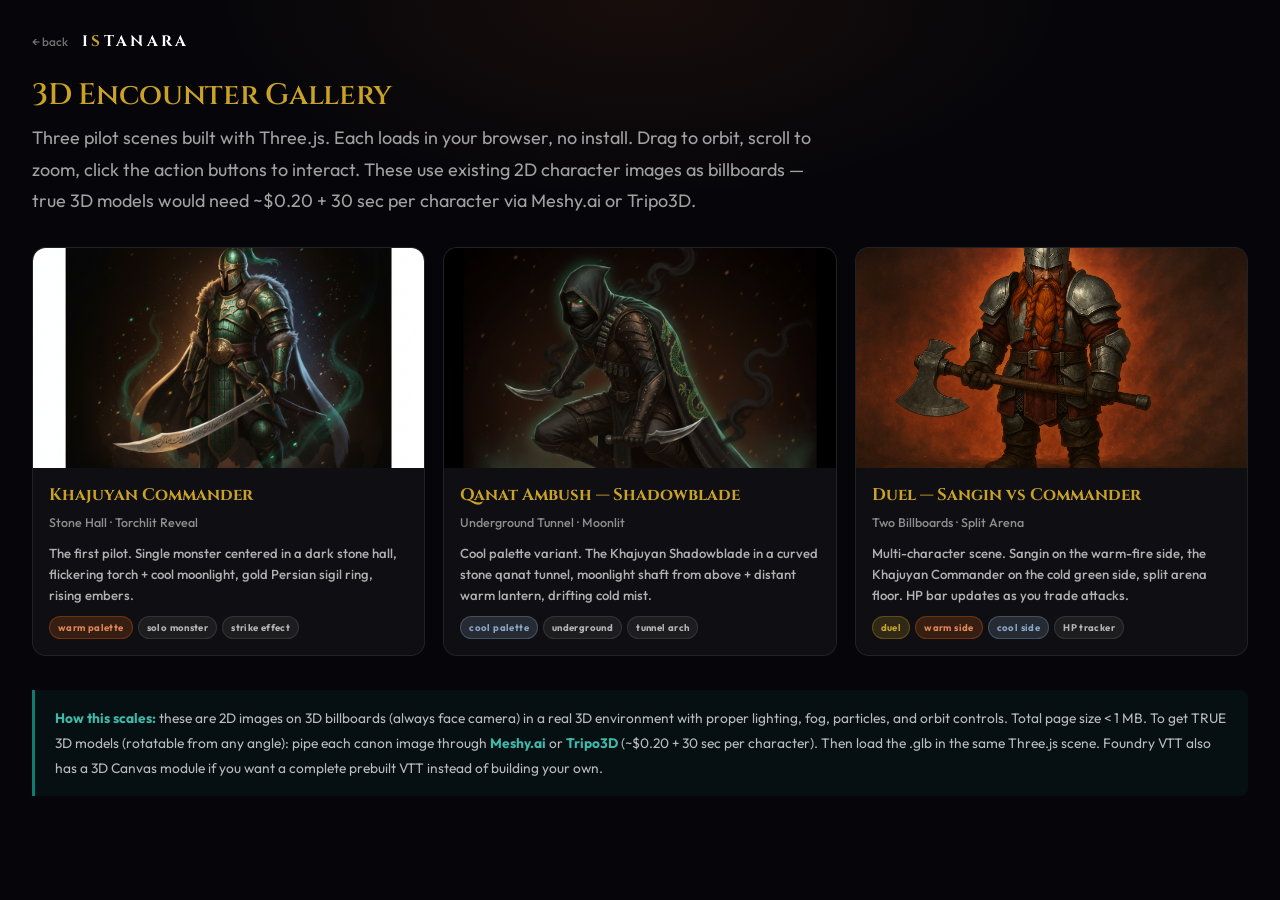
==== index.html @ 01c08c64 "Initial publish: 3 Three.js encounter scenes + gallery" ====
<!DOCTYPE html>
<html lang="en">
<head>
<meta charset="UTF-8">
<meta name="viewport" content="width=device-width, initial-scale=1.0">
<title>Istanara — 3D Encounter Gallery</title>
<link rel="stylesheet" href="styles/istanara-typography.css">
<link href="https://fonts.googleapis.com/css2?family=Cinzel:wght@500;700&family=Outfit:wght@300;400;500;600;700&display=swap" rel="stylesheet">
<style>
  *, *::before, *::after { margin:0; padding:0; box-sizing:border-box; }
  body { background:#06060a; color:#f5f5f5; font-family:'Outfit',sans-serif; min-height:100vh; padding:30px 32px 60px;
    background-image: radial-gradient(ellipse 60% 40% at 50% 0%, rgba(232,101,26,0.08), transparent 55%); }
  .topbar { display:flex; gap:14px; align-items:center; margin-bottom:24px; }
  .logo { font-family:'Cinzel',serif; font-size:0.95rem; font-weight:700; letter-spacing:0.22em; color:#fff; text-decoration:none; }
  .logo span { color:#c9a227; }
  .back { font-size:0.74rem; color:rgba(245,245,245,0.45); text-decoration:none; }
  .back:hover { color:#fff; }

  h1 { font-family:'Cinzel',serif; font-size:1.85rem; color:#c9a227; margin-bottom:10px; }
  p.lead { color:rgba(245,245,245,0.65); max-width:780px; line-height:1.75; margin-bottom:30px; }

  .grid { display:grid; grid-template-columns:repeat(auto-fill, minmax(320px, 1fr)); gap:18px; }
  .card { background:rgba(255,255,255,0.04); border:1px solid rgba(255,255,255,0.08); border-radius:14px; overflow:hidden; text-decoration:none; color:inherit; transition:all 0.18s; display:flex; flex-direction:column; }
  .card:hover { transform:translateY(-3px); border-color:#c9a227; box-shadow:0 12px 40px rgba(0,0,0,0.5); }
  .card .preview { width:100%; aspect-ratio:16/9; background-size:cover; background-position:center; position:relative; }
  .card .preview::after { content:'⛶ open 3D scene'; position:absolute; inset:0; background:rgba(0,0,0,0.55); display:flex; align-items:center; justify-content:center; opacity:0; transition:opacity 0.2s; font-size:0.92rem; font-weight:700; letter-spacing:0.06em; color:#c9a227; }
  .card:hover .preview::after { opacity:1; }
  .card .meta { padding:14px 16px 16px; }
  .card .name { font-family:'Cinzel',serif; font-size:1.05rem; font-weight:700; color:#c9a227; }
  .card .sub { font-size:0.78rem; color:rgba(245,245,245,0.55); margin-top:4px; }
  .card .desc { font-size:0.82rem; line-height:1.6; color:rgba(245,245,245,0.7); margin-top:10px; }
  .card .badges { display:flex; gap:5px; margin-top:10px; flex-wrap:wrap; }
  .badge { font-size:0.6rem; font-weight:700; padding:3px 8px; border-radius:100px; background:rgba(245,245,245,0.06); color:rgba(245,245,245,0.7); border:1px solid rgba(245,245,245,0.1); letter-spacing:0.04em; }
  .badge.warm { background:rgba(232,101,26,0.18); color:#e08555; border-color:rgba(232,101,26,0.3); }
  .badge.cool { background:rgba(138,166,200,0.18); color:#8aa6c8; border-color:rgba(138,166,200,0.3); }
  .badge.duel { background:rgba(201,162,39,0.18); color:#c9a227; border-color:rgba(201,162,39,0.3); }

  .note { margin-top:34px; padding:16px 20px; background:rgba(13,125,114,0.08); border-inline-start:3px solid #0d7d72; border-radius:0 8px 8px 0; font-size:0.86rem; line-height:1.8; color:rgba(245,245,245,0.75); }
  .note b { color:#3eb8a8; }
</style>
</head>
<body>

<div class="topbar">
  <a href="./" class="back">← back</a>
  <a href="./" class="logo">I<span>S</span>TANARA</a>
</div>

<h1>3D Encounter Gallery</h1>
<p class="lead">Three pilot scenes built with Three.js. Each loads in your browser, no install. Drag to orbit, scroll to zoom, click the action buttons to interact. These use existing 2D character images as billboards — true 3D models would need ~$0.20 + 30 sec per character via Meshy.ai or Tripo3D.</p>

<div class="grid">

  <a class="card" href="encounter-pilot.html">
    <div class="preview" style="background-image:url('assets/khajuyan-commander.png');"></div>
    <div class="meta">
      <div class="name">Khajuyan Commander</div>
      <div class="sub">Stone Hall · Torchlit Reveal</div>
      <div class="desc">The first pilot. Single monster centered in a dark stone hall, flickering torch + cool moonlight, gold Persian sigil ring, rising embers.</div>
      <div class="badges"><span class="badge warm">warm palette</span><span class="badge">solo monster</span><span class="badge">strike effect</span></div>
    </div>
  </a>

  <a class="card" href="encounter-qanat.html">
    <div class="preview" style="background-image:url('assets/khajuyan-shadowblade.png');"></div>
    <div class="meta">
      <div class="name">Qanat Ambush — Shadowblade</div>
      <div class="sub">Underground Tunnel · Moonlit</div>
      <div class="desc">Cool palette variant. The Khajuyan Shadowblade in a curved stone qanat tunnel, moonlight shaft from above + distant warm lantern, drifting cold mist.</div>
      <div class="badges"><span class="badge cool">cool palette</span><span class="badge">underground</span><span class="badge">tunnel arch</span></div>
    </div>
  </a>

  <a class="card" href="encounter-duel.html">
    <div class="preview" style="background-image:url('assets/sangin_standing_landscape.png');"></div>
    <div class="meta">
      <div class="name">Duel — Sangin vs Commander</div>
      <div class="sub">Two Billboards · Split Arena</div>
      <div class="desc">Multi-character scene. Sangin on the warm-fire side, the Khajuyan Commander on the cold green side, split arena floor. HP bar updates as you trade attacks.</div>
      <div class="badges"><span class="badge duel">duel</span><span class="badge warm">warm side</span><span class="badge cool">cool side</span><span class="badge">HP tracker</span></div>
    </div>
  </a>

</div>

<div class="note">
  <b>How this scales:</b> these are 2D images on 3D billboards (always face camera) in a real 3D environment with proper lighting, fog, particles, and orbit controls. Total page size &lt; 1 MB. To get TRUE 3D models (rotatable from any angle): pipe each canon image through <b>Meshy.ai</b> or <b>Tripo3D</b> (~$0.20 + 30 sec per character). Then load the .glb in the same Three.js scene. Foundry VTT also has a 3D Canvas module if you want a complete prebuilt VTT instead of building your own.
</div>

</body>
</html>
---- styles/istanara-typography.css ----
/* ════════════════════════════════════════════════════════════════════════════
   ISTANARA TYPOGRAPHY STANDARD — v1.0
   The one font + size system for the entire platform.
   Import from every HTML page:
     <link rel="stylesheet" href="/public/styles/istanara-typography.css">
   ════════════════════════════════════════════════════════════════════════════ */

@import url('https://fonts.googleapis.com/css2?family=Cinzel:wght@400;500;600;700&family=Outfit:wght@300;400;500;600;700&family=Vazirmatn:wght@300;400;500;600;700&display=swap');

:root {
    /* ───── Font families ─────
       Headings: Cinzel (ancient, serif, ceremonial)
       Body:     Outfit (modern sans, reads cleanly on dark)
       Persian:  Vazirmatn (RTL, matches Outfit's weight) */
    --font-heading: 'Cinzel', 'Trajan Pro', Georgia, serif;
    --font-body:    'Outfit', -apple-system, BlinkMacSystemFont, 'Segoe UI', sans-serif;
    --font-persian: 'Vazirmatn', 'Tahoma', sans-serif;
    --font-mono:    'JetBrains Mono', 'Fira Code', Consolas, monospace;

    /* ───── Font size scale (18px base) ─────
       Every size is a rem so the scale compounds cleanly.
       Use these tokens everywhere. Do not hardcode px or sub-rem sizes. */
    --fs-xs:    0.875rem;  /* 14px — tiny meta, tags, captions, footnotes */
    --fs-sm:    1rem;      /* 16px — nav links, small buttons, labels */
    --fs-base:  1.125rem;  /* 18px — BODY DEFAULT (paragraphs, lists) */
    --fs-md:    1.25rem;   /* 20px — emphasized body, large buttons */
    --fs-lg:    1.5rem;    /* 24px — sub-headings, card titles */
    --fs-xl:    2rem;      /* 32px — section headings */
    --fs-2xl:   2.75rem;   /* 44px — page titles */
    --fs-hero:  clamp(2.5rem, 5vw, 5rem);  /* responsive hero titles */

    /* ───── Line heights ───── */
    --lh-tight:   1.15;   /* headings */
    --lh-snug:    1.35;   /* sub-headings, buttons */
    --lh-normal:  1.6;    /* body copy */
    --lh-loose:   1.75;   /* long-form prose */

    /* ───── Letter spacing ───── */
    --ls-tight:   -0.01em;
    --ls-normal:   0;
    --ls-wide:     0.08em;   /* small caps, button labels */
    --ls-wider:    0.18em;   /* logo-style */

    /* ───── Font weights ───── */
    --fw-light:    300;
    --fw-regular:  400;
    --fw-medium:   500;
    --fw-semibold: 600;
    --fw-bold:     700;
}

/* ════════════════════════════════════════════════════════════════════════════
   BASE RULES
   Applied to every page that imports this file.
   ════════════════════════════════════════════════════════════════════════════ */

html {
    font-size: 16px;  /* keeps rem math simple; 1rem = 16px */
    -webkit-text-size-adjust: 100%;
}

body {
    font-family: var(--font-body);
    font-size: var(--fs-base);     /* 18px default body */
    line-height: var(--lh-normal);
    font-weight: var(--fw-regular);
    -webkit-font-smoothing: antialiased;
    -moz-osx-font-smoothing: grayscale;
    text-rendering: optimizeLegibility;
}

/* ───── Headings: Cinzel, tight ───── */
h1, h2, h3, h4, h5, h6,
.heading {
    font-family: var(--font-heading);
    font-weight: var(--fw-semibold);
    line-height: var(--lh-tight);
    letter-spacing: var(--ls-tight);
}

h1 { font-size: var(--fs-2xl); }   /* 44px */
h2 { font-size: var(--fs-xl); }    /* 32px */
h3 { font-size: var(--fs-lg); }    /* 24px */
h4 { font-size: var(--fs-md); }    /* 20px */
h5 { font-size: var(--fs-base); }  /* 18px */
h6 { font-size: var(--fs-sm); letter-spacing: var(--ls-wide); text-transform: uppercase; }

/* ───── Paragraphs & body copy ───── */
p,
li,
dd,
blockquote {
    font-size: var(--fs-base);
    line-height: var(--lh-normal);
}

small,
.text-xs { font-size: var(--fs-xs); }
.text-sm { font-size: var(--fs-sm); }
.text-md { font-size: var(--fs-md); }
.text-lg { font-size: var(--fs-lg); }

/* ───── Links ───── */
a {
    font-size: inherit;
    font-weight: var(--fw-medium);
}

/* ───── Buttons ───── */
button,
.btn,
input[type="button"],
input[type="submit"] {
    font-family: var(--font-body);
    font-size: var(--fs-sm);
    font-weight: var(--fw-medium);
    line-height: var(--lh-snug);
}

.btn-lg   { font-size: var(--fs-md); }
.btn-sm   { font-size: var(--fs-xs); }

/* ───── Inputs ───── */
input,
textarea,
select {
    font-family: var(--font-body);
    font-size: var(--fs-base);
    line-height: var(--lh-snug);
}

/* ───── Persian / RTL ───── */
[lang="fa"],
[dir="rtl"],
.persian {
    font-family: var(--font-persian);
}

/* ───── Code ───── */
code, pre, kbd, samp {
    font-family: var(--font-mono);
    font-size: 0.95em;
}

/* ════════════════════════════════════════════════════════════════════════════
   UTILITY CLASSES
   Use these when you cannot apply a semantic tag.
   ════════════════════════════════════════════════════════════════════════════ */

.font-heading  { font-family: var(--font-heading) !important; }
.font-body     { font-family: var(--font-body) !important; }
.font-persian  { font-family: var(--font-persian) !important; }

.fw-light      { font-weight: var(--fw-light); }
.fw-regular    { font-weight: var(--fw-regular); }
.fw-medium     { font-weight: var(--fw-medium); }
.fw-semibold   { font-weight: var(--fw-semibold); }
.fw-bold       { font-weight: var(--fw-bold); }

.tracking-tight   { letter-spacing: var(--ls-tight); }
.tracking-normal  { letter-spacing: var(--ls-normal); }
.tracking-wide    { letter-spacing: var(--ls-wide); }
.tracking-wider   { letter-spacing: var(--ls-wider); }

.leading-tight    { line-height: var(--lh-tight); }
.leading-snug     { line-height: var(--lh-snug); }
.leading-normal   { line-height: var(--lh-normal); }
.leading-loose    { line-height: var(--lh-loose); }

/* ════════════════════════════════════════════════════════════════════════════
   RESPONSIVE SCALING
   Gently shrink the scale on phones so layouts don't break.
   ════════════════════════════════════════════════════════════════════════════ */

@media (max-width: 768px) {
    :root {
        --fs-xs:   0.8125rem;  /* 13px */
        --fs-sm:   0.9375rem;  /* 15px */
        --fs-base: 1rem;       /* 16px — still readable */
        --fs-md:   1.125rem;   /* 18px */
        --fs-lg:   1.3125rem;  /* 21px */
        --fs-xl:   1.75rem;    /* 28px */
        --fs-2xl:  2.25rem;    /* 36px */
    }
}
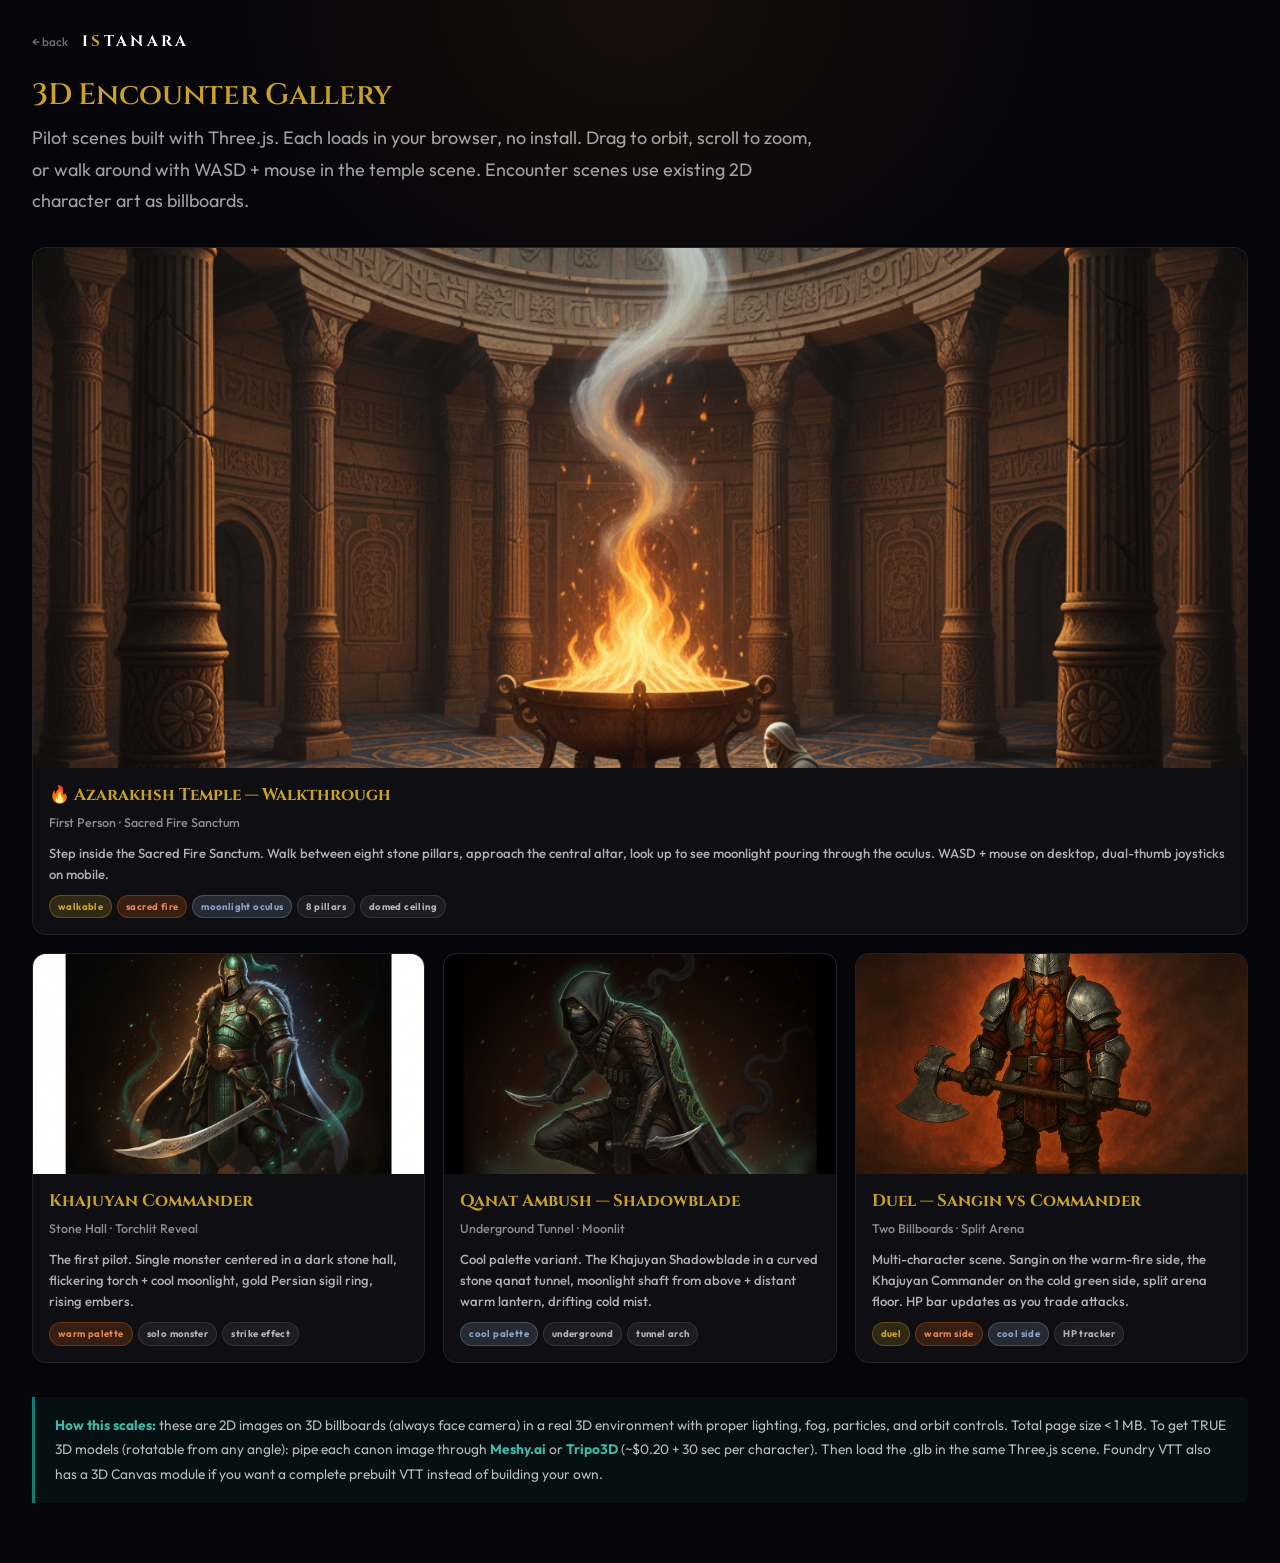
==== commit c2540367: "Update: add Azarakhsh temple walkthrough" ====
--- a/index.html
+++ b/index.html
@@ -47,9 +47,19 @@
 </div>
 
 <h1>3D Encounter Gallery</h1>
-<p class="lead">Three pilot scenes built with Three.js. Each loads in your browser, no install. Drag to orbit, scroll to zoom, click the action buttons to interact. These use existing 2D character images as billboards — true 3D models would need ~$0.20 + 30 sec per character via Meshy.ai or Tripo3D.</p>
+<p class="lead">Pilot scenes built with Three.js. Each loads in your browser, no install. Drag to orbit, scroll to zoom, or walk around with WASD + mouse in the temple scene. Encounter scenes use existing 2D character art as billboards.</p>
 
 <div class="grid">
+
+  <a class="card" href="temple-walkthrough.html" style="grid-column: 1 / -1;">
+    <div class="preview" style="background-image:url('assets/azarakhsh-temple-interior.png'); aspect-ratio:21/9;"></div>
+    <div class="meta">
+      <div class="name">🔥 Azarakhsh Temple — Walkthrough</div>
+      <div class="sub">First Person · Sacred Fire Sanctum</div>
+      <div class="desc">Step inside the Sacred Fire Sanctum. Walk between eight stone pillars, approach the central altar, look up to see moonlight pouring through the oculus. WASD + mouse on desktop, dual-thumb joysticks on mobile.</div>
+      <div class="badges"><span class="badge duel">walkable</span><span class="badge warm">sacred fire</span><span class="badge cool">moonlight oculus</span><span class="badge">8 pillars</span><span class="badge">domed ceiling</span></div>
+    </div>
+  </a>
 
   <a class="card" href="encounter-pilot.html">
     <div class="preview" style="background-image:url('assets/khajuyan-commander.png');"></div>
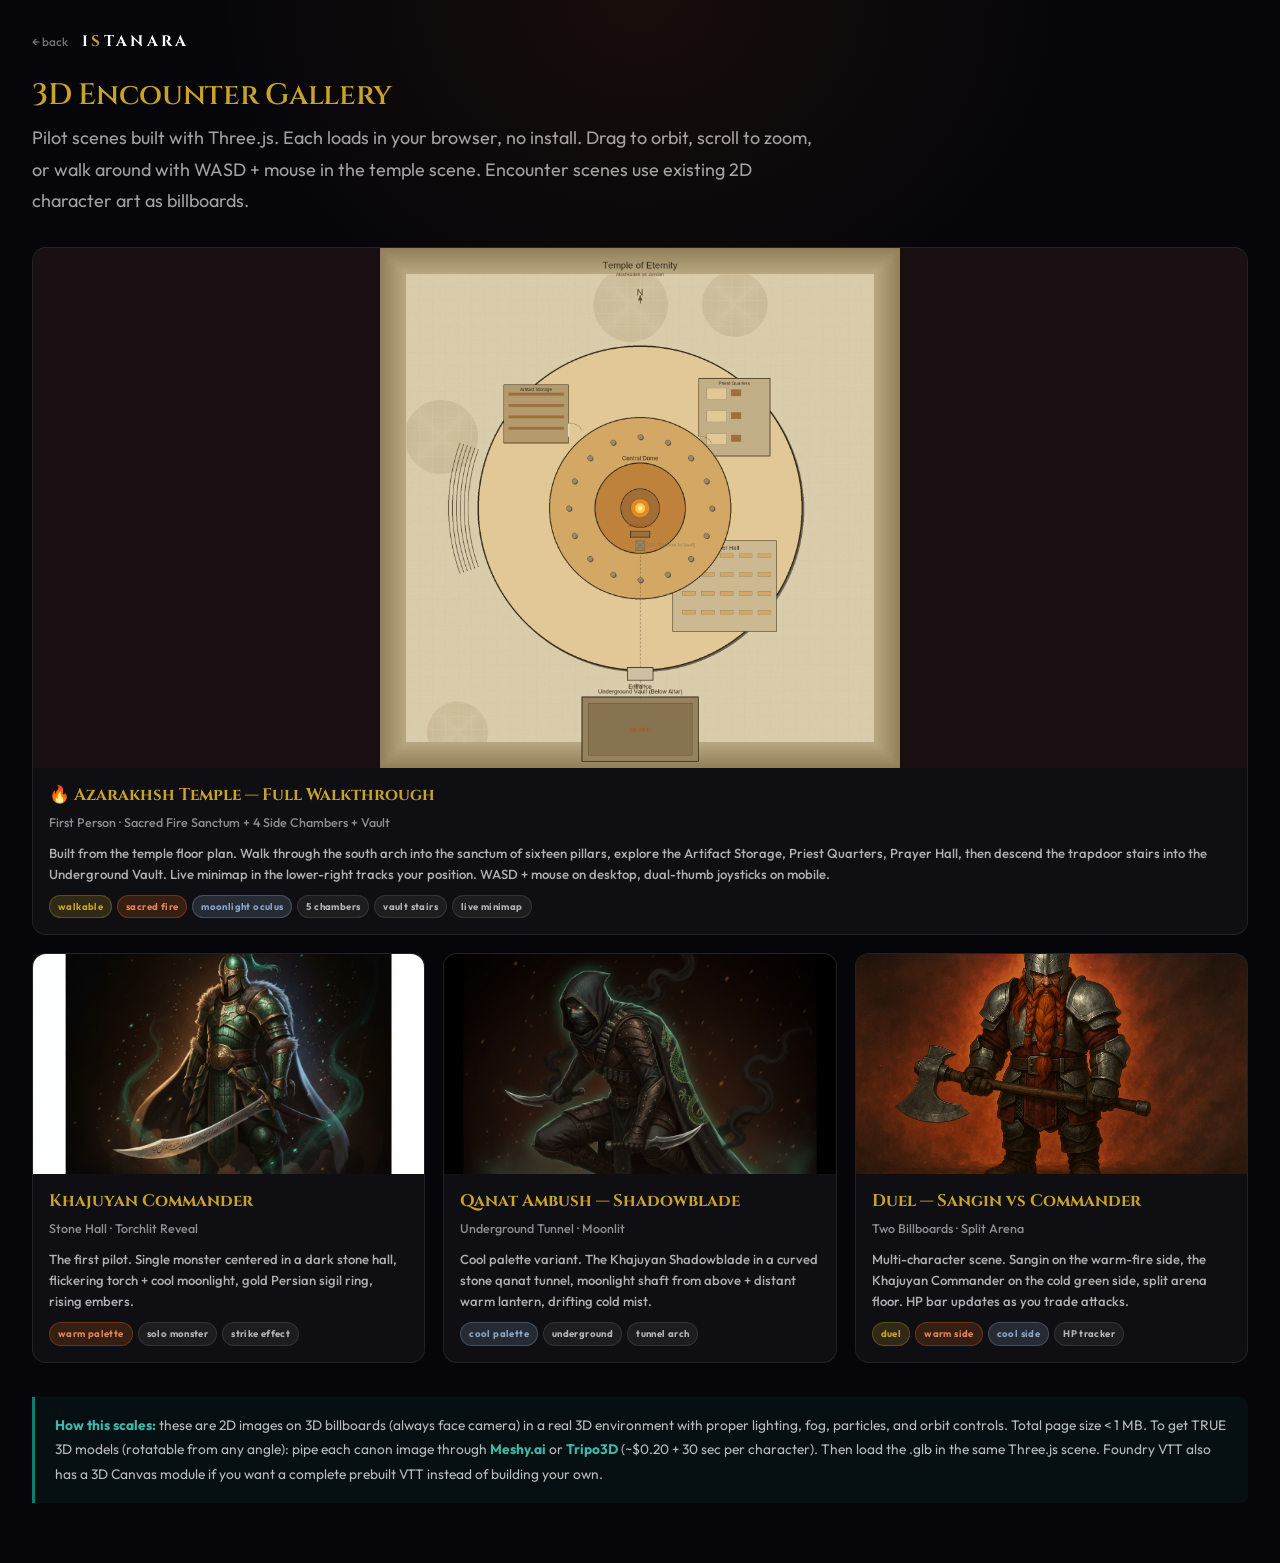
==== commit eb702fad: "Update: elaborate Azarakhsh temple — 5 chambers + vault + minimap" ====
--- a/index.html
+++ b/index.html
@@ -52,12 +52,12 @@
 <div class="grid">
 
   <a class="card" href="temple-walkthrough.html" style="grid-column: 1 / -1;">
-    <div class="preview" style="background-image:url('assets/azarakhsh-temple-interior.png'); aspect-ratio:21/9;"></div>
+    <div class="preview" style="background-image:url('assets/floor-temple-eternity.png'); aspect-ratio:21/9; background-size:contain; background-repeat:no-repeat; background-position:center; background-color:#1a1014;"></div>
     <div class="meta">
-      <div class="name">🔥 Azarakhsh Temple — Walkthrough</div>
-      <div class="sub">First Person · Sacred Fire Sanctum</div>
-      <div class="desc">Step inside the Sacred Fire Sanctum. Walk between eight stone pillars, approach the central altar, look up to see moonlight pouring through the oculus. WASD + mouse on desktop, dual-thumb joysticks on mobile.</div>
-      <div class="badges"><span class="badge duel">walkable</span><span class="badge warm">sacred fire</span><span class="badge cool">moonlight oculus</span><span class="badge">8 pillars</span><span class="badge">domed ceiling</span></div>
+      <div class="name">🔥 Azarakhsh Temple — Full Walkthrough</div>
+      <div class="sub">First Person · Sacred Fire Sanctum + 4 Side Chambers + Vault</div>
+      <div class="desc">Built from the temple floor plan. Walk through the south arch into the sanctum of sixteen pillars, explore the Artifact Storage, Priest Quarters, Prayer Hall, then descend the trapdoor stairs into the Underground Vault. Live minimap in the lower-right tracks your position. WASD + mouse on desktop, dual-thumb joysticks on mobile.</div>
+      <div class="badges"><span class="badge duel">walkable</span><span class="badge warm">sacred fire</span><span class="badge cool">moonlight oculus</span><span class="badge">5 chambers</span><span class="badge">vault stairs</span><span class="badge">live minimap</span></div>
     </div>
   </a>
 
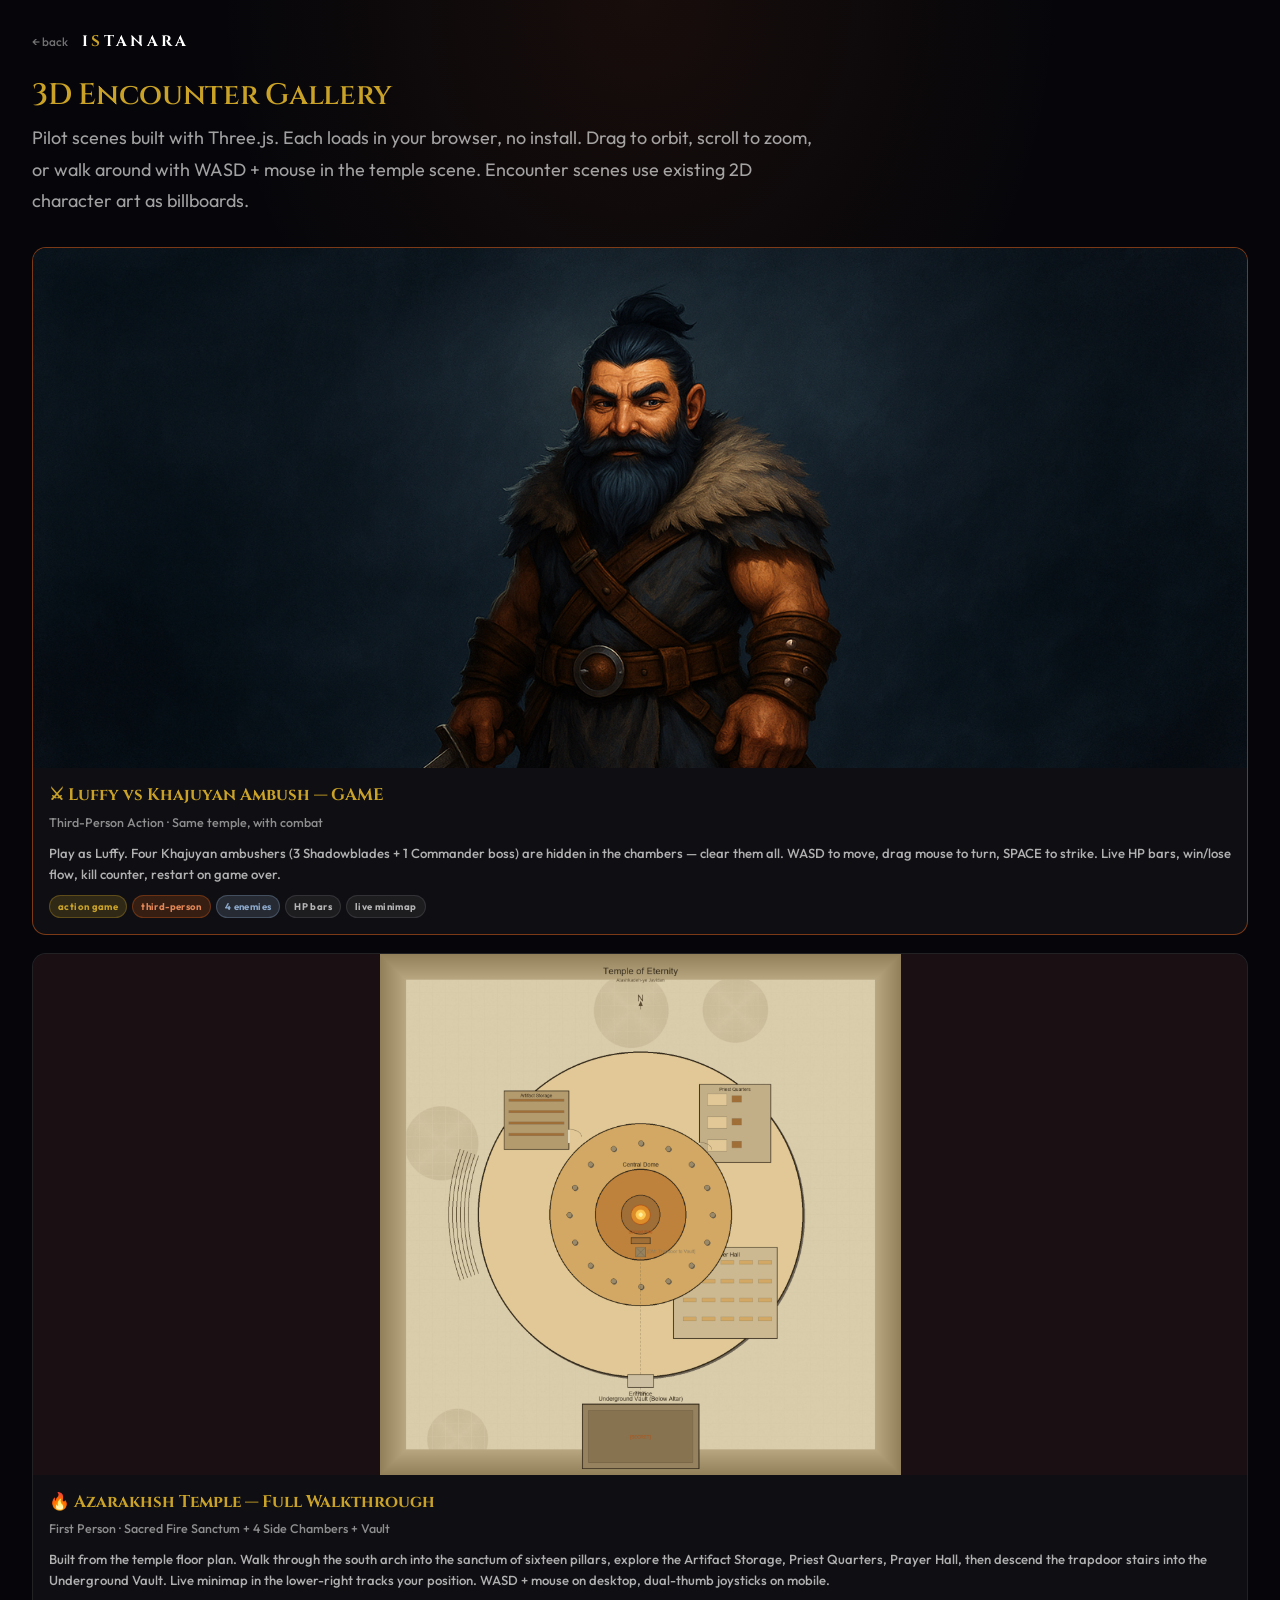
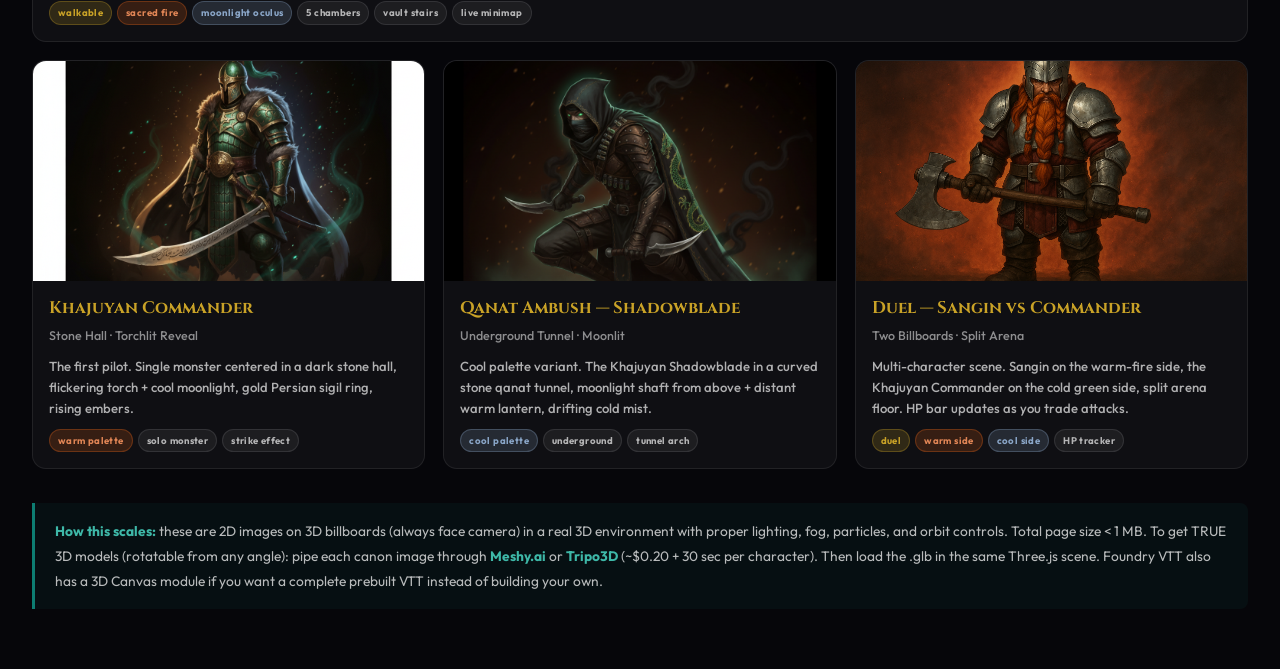
==== commit 9eb96fea: "Add: Luffy vs Khajuyan Ambush — third-person action prototype" ====
--- a/index.html
+++ b/index.html
@@ -51,6 +51,16 @@
 
 <div class="grid">
 
+  <a class="card" href="temple-game.html" style="grid-column: 1 / -1; border-color:rgba(232,101,26,0.5);">
+    <div class="preview" style="background-image:url('assets/luffy_standing_landscape.png'); aspect-ratio:21/9; background-size:cover; background-position:center top; background-color:#1a1014;"></div>
+    <div class="meta">
+      <div class="name">⚔ Luffy vs Khajuyan Ambush — GAME</div>
+      <div class="sub">Third-Person Action · Same temple, with combat</div>
+      <div class="desc">Play as Luffy. Four Khajuyan ambushers (3 Shadowblades + 1 Commander boss) are hidden in the chambers — clear them all. WASD to move, drag mouse to turn, SPACE to strike. Live HP bars, win/lose flow, kill counter, restart on game over.</div>
+      <div class="badges"><span class="badge duel">action game</span><span class="badge warm">third-person</span><span class="badge cool">4 enemies</span><span class="badge">HP bars</span><span class="badge">live minimap</span></div>
+    </div>
+  </a>
+
   <a class="card" href="temple-walkthrough.html" style="grid-column: 1 / -1;">
     <div class="preview" style="background-image:url('assets/floor-temple-eternity.png'); aspect-ratio:21/9; background-size:contain; background-repeat:no-repeat; background-position:center; background-color:#1a1014;"></div>
     <div class="meta">
